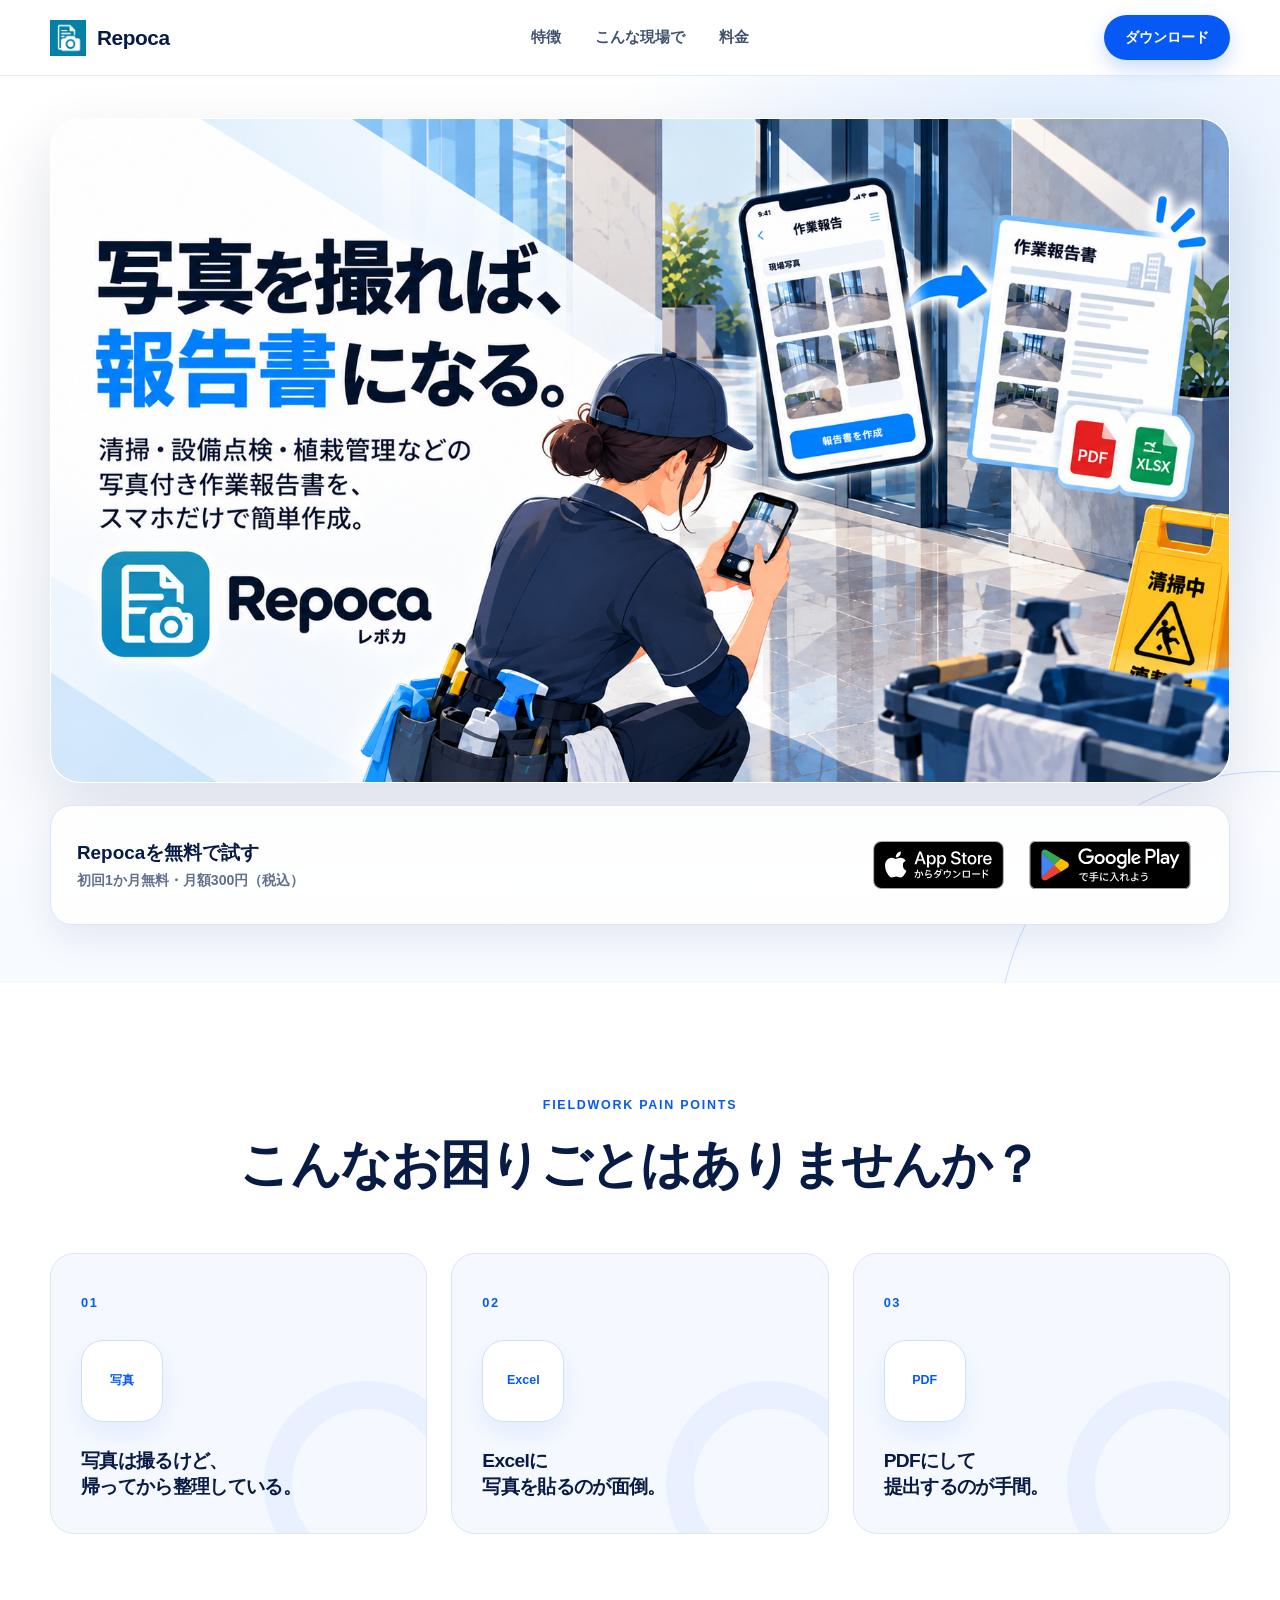
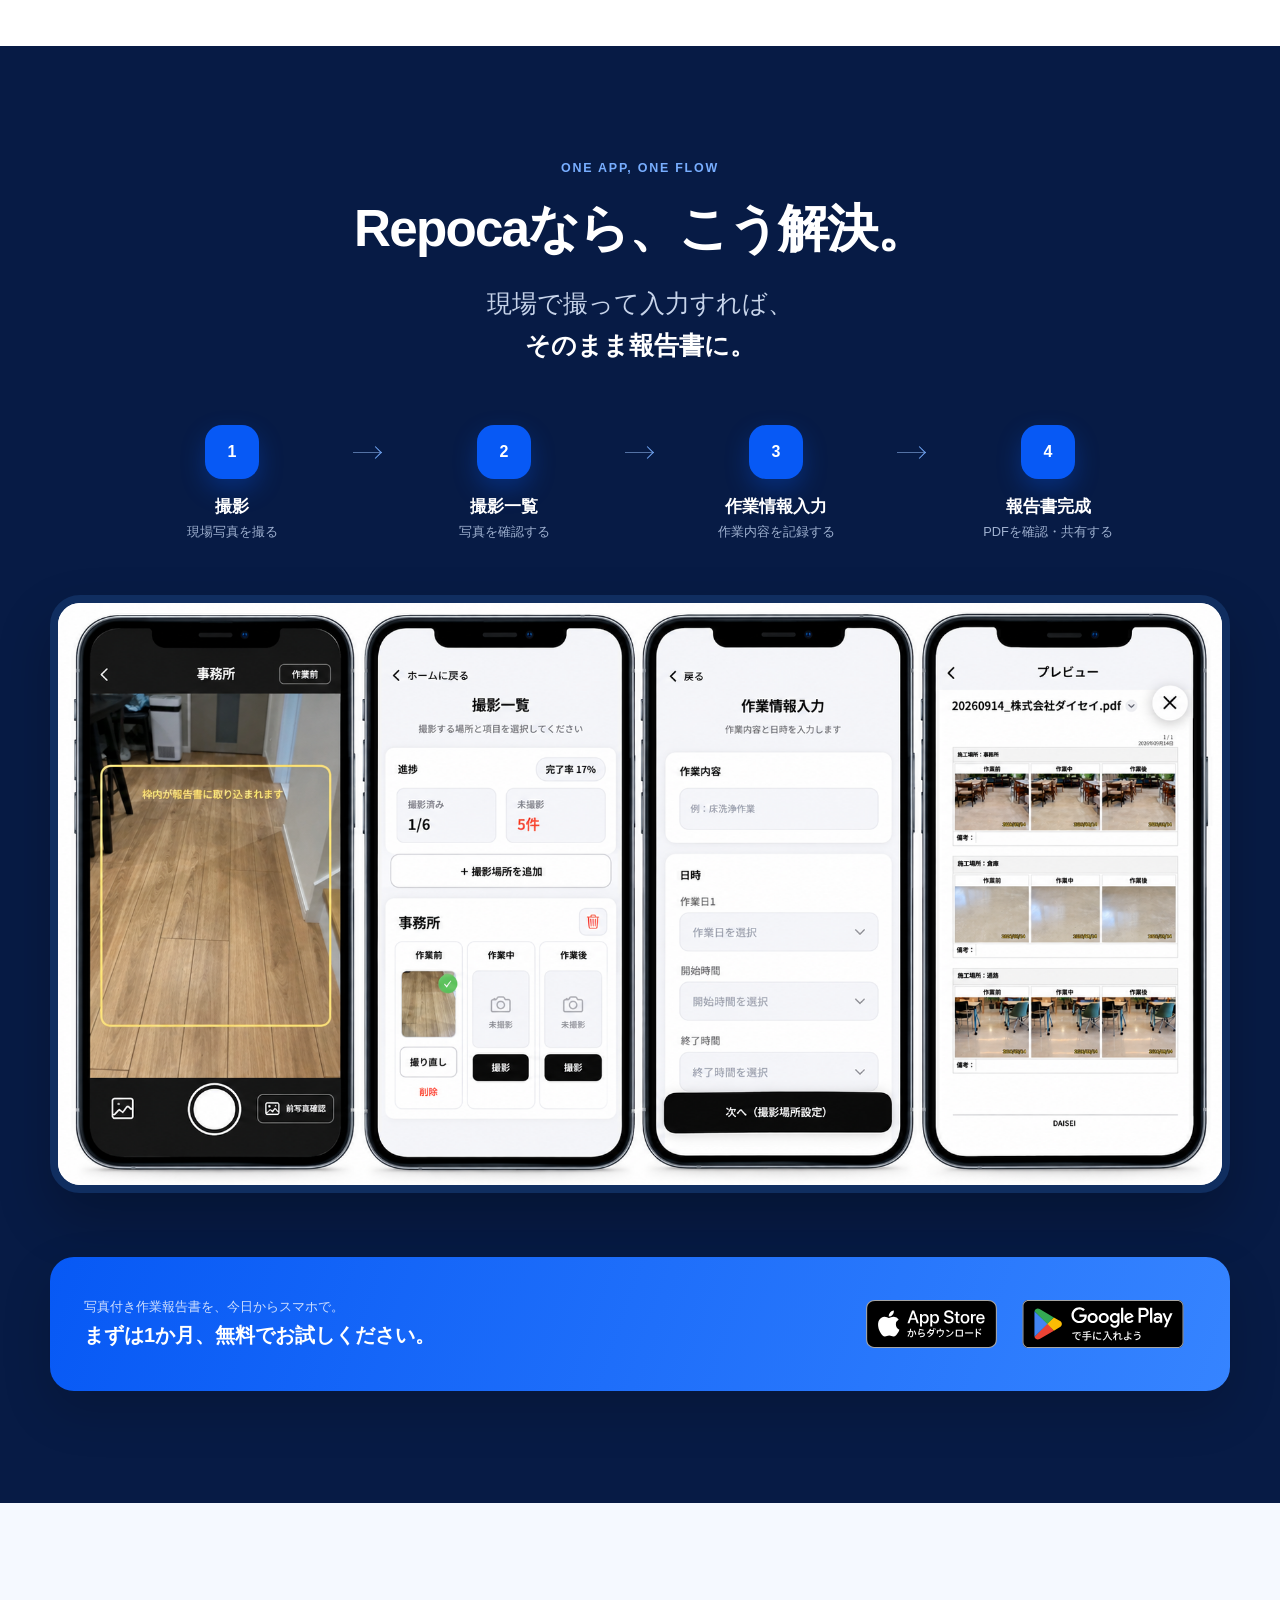
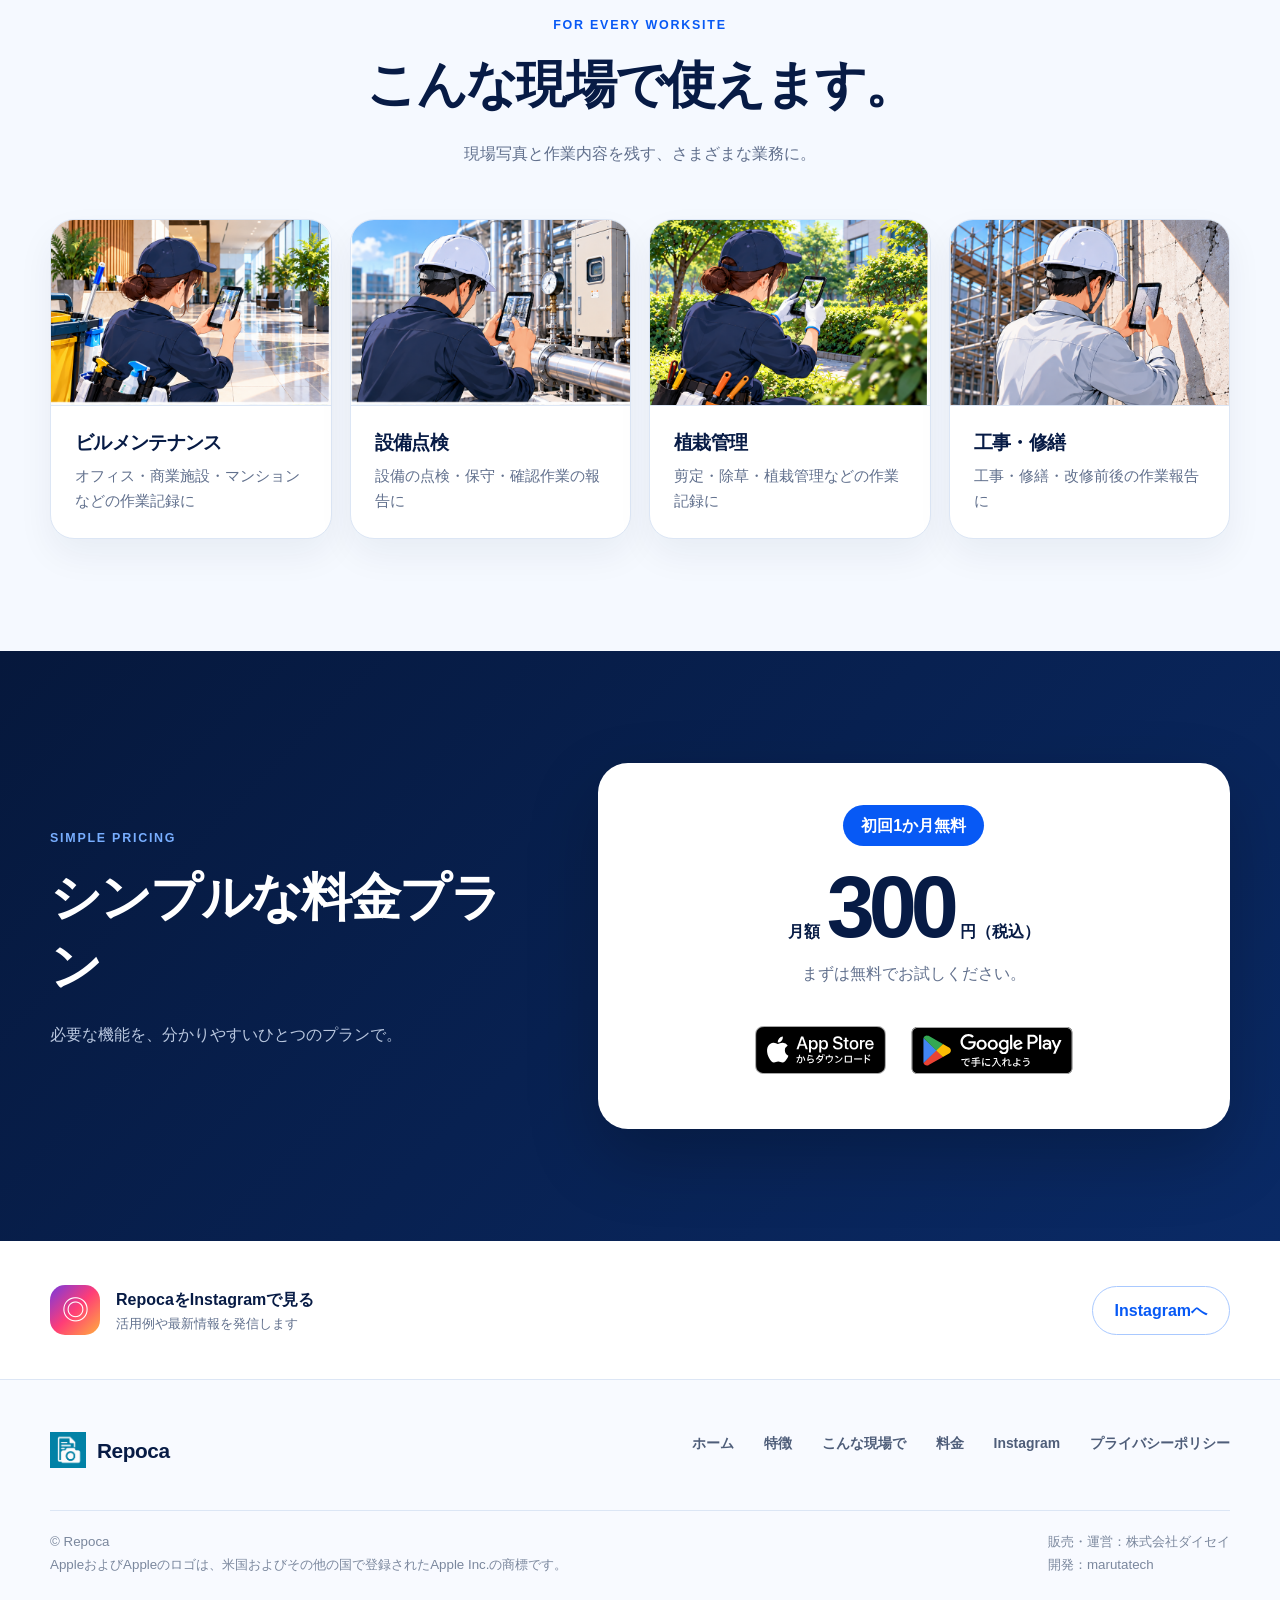
==== index.html @ 00aa2962 "Publish Repoca official website" ====
<!doctype html>
<html lang="ja">
<head>
  <meta charset="utf-8">
  <meta name="viewport" content="width=device-width, initial-scale=1">
  <title>写真付き作業報告書をスマホで簡単作成｜Repoca（レポカ）</title>
  <meta name="description" content="Repoca（レポカ）は、現場写真の撮影から作業内容の入力、PDF報告書の作成までをスマホで完結できる報告書アプリです。清掃・設備点検・ビルメンテナンス・植栽管理の写真付き作業報告書を、もっと簡単に。">
  <meta name="theme-color" content="#0759f5">
  <link rel="canonical" href="https://marutatech.github.io/repoca/">
  <meta property="og:type" content="website">
  <meta property="og:locale" content="ja_JP">
  <meta property="og:site_name" content="Repoca（レポカ）">
  <meta property="og:title" content="写真付き作業報告書をスマホで簡単作成｜Repoca（レポカ）">
  <meta property="og:description" content="現場で撮って入力するだけ。写真付き作業報告書をスマホで簡単に作成できる報告書アプリ。">
  <meta property="og:url" content="https://marutatech.github.io/repoca/">
  <meta property="og:image" content="https://marutatech.github.io/repoca/assets/images/repoca-ogp.png">
  <meta property="og:image:width" content="1200">
  <meta property="og:image:height" content="630">
  <meta property="og:image:type" content="image/png">
  <meta name="twitter:card" content="summary_large_image">
  <meta name="twitter:title" content="写真付き作業報告書をスマホで簡単作成｜Repoca（レポカ）">
  <meta name="twitter:description" content="現場で撮って入力するだけ。写真付き作業報告書をスマホで簡単に作成できる報告書アプリ。">
  <meta name="twitter:image" content="https://marutatech.github.io/repoca/assets/images/repoca-ogp.png">
  <link rel="icon" type="image/svg+xml" href="data:image/svg+xml,%3Csvg xmlns='http://www.w3.org/2000/svg' viewBox='0 0 64 64'%3E%3Crect width='64' height='64' rx='15' fill='%230759f5'/%3E%3Cpath d='M18 47V17h14c9 0 15 5 15 13 0 5-3 9-7 11l8 6H37l-7-5h-3v5zm9-14h5c4 0 6-1 6-4s-2-4-6-4h-5z' fill='white'/%3E%3C/svg%3E">
  <link rel="stylesheet" href="styles.css">
</head>
<body>
  <a class="skip-link" href="#main">本文へ移動</a>

  <header class="site-header">
    <div class="container header-inner">
      <a class="brand" href="#top" aria-label="Repoca ホーム">
        <img class="brand-icon" src="assets/images/repoca-app-icon.png" width="36" height="36" alt="" aria-hidden="true">
        <span>Repoca</span>
      </a>
      <nav class="desktop-nav" aria-label="メインナビゲーション">
        <a href="#features">特徴</a>
        <a href="#use-cases">こんな現場で</a>
        <a href="#pricing">料金</a>
      </nav>
      <a class="header-cta" href="#download">ダウンロード</a>
    </div>
  </header>

  <main id="main">
    <section class="hero" id="top" aria-labelledby="hero-title">
      <div class="container hero-layout">
        <h1 class="visually-hidden" id="hero-title">写真を撮れば、報告書になる。写真付き作業報告書をスマホで簡単作成するRepoca</h1>
        <div class="hero-media">
          <img src="assets/images/repoca-hero.png" width="1672" height="941" alt="清掃作業者がスマートフォンで現場を撮影し、Repocaで写真付き作業報告書を作成する様子">
        </div>
        <div class="hero-actions" id="download">
          <div>
            <strong>Repocaを無料で試す</strong>
            <span>初回1か月無料・月額300円（税込）</span>
          </div>
          <div class="store-links" aria-label="アプリをダウンロード">
            <a class="store-badge store-badge--apple" href="https://apps.apple.com/jp/app/repoca-%E3%83%AC%E3%83%9D%E3%82%AB-%E5%86%99%E7%9C%9F%E4%BB%98%E3%81%8D%E4%BD%9C%E6%A5%AD%E5%A0%B1%E5%91%8A%E6%9B%B8/id6789023940" target="_blank" rel="noopener noreferrer" aria-label="App StoreでRepocaをダウンロード">
              <img src="assets/images/Download_on_the_App_Store_Badge_JP_RGB_blk.svg" width="109" height="40" alt="App Storeからダウンロード">
            </a>
            <a class="store-badge store-badge--google" href="https://play.google.com/store/apps/details?id=jp.co.daisei.repoca" target="_blank" rel="noopener noreferrer" aria-label="Google PlayでRepocaをダウンロード">
              <img src="assets/images/GetItOnGooglePlay_Badge_Print_color_Japanese.svg" width="135" height="40" alt="Google Playで手に入れよう">
            </a>
          </div>
        </div>
      </div>
    </section>

    <section class="problems section" aria-labelledby="problems-title">
      <div class="container">
        <p class="section-kicker">FIELDWORK PAIN POINTS</p>
        <h2 id="problems-title">こんなお困りごとは<br class="mobile-break">ありませんか？</h2>
        <div class="problem-grid">
          <article class="problem-card">
            <span class="card-number">01</span>
            <div class="problem-icon" aria-hidden="true">写真</div>
            <h3>写真は撮るけど、<br>帰ってから整理している。</h3>
          </article>
          <article class="problem-card">
            <span class="card-number">02</span>
            <div class="problem-icon" aria-hidden="true">Excel</div>
            <h3>Excelに<br>写真を貼るのが面倒。</h3>
          </article>
          <article class="problem-card">
            <span class="card-number">03</span>
            <div class="problem-icon" aria-hidden="true">PDF</div>
            <h3>PDFにして<br>提出するのが手間。</h3>
          </article>
        </div>
      </div>
    </section>

    <section class="solution section" id="features" aria-labelledby="solution-title">
      <div class="container">
        <p class="section-kicker">ONE APP, ONE FLOW</p>
        <h2 id="solution-title">Repocaなら、こう解決。</h2>
        <p class="solution-lead">現場で撮って入力すれば、<br><strong>そのまま報告書に。</strong></p>

        <ol class="flow" aria-label="報告書作成の4ステップ">
          <li><span>1</span><strong>撮影</strong><small>現場写真を撮る</small></li>
          <li><span>2</span><strong>撮影一覧</strong><small>写真を確認する</small></li>
          <li><span>3</span><strong>作業情報入力</strong><small>作業内容を記録する</small></li>
          <li><span>4</span><strong>報告書完成</strong><small>PDFを確認・共有する</small></li>
        </ol>

        <div class="app-flow-scroll" role="region" aria-label="Repocaの撮影から報告書完成までのアプリ画面" tabindex="0">
          <img src="assets/images/repoca-app-flow.png" width="1774" height="887" loading="lazy" alt="Repocaの撮影、撮影一覧、作業情報入力、報告書完成の4画面">
        </div>
        <p class="scroll-hint">横にスクロールして4画面を確認できます</p>

        <aside class="mid-cta" aria-label="Repocaを無料で試す">
          <div><small>写真付き作業報告書を、今日からスマホで。</small><strong>まずは1か月、無料でお試しください。</strong></div>
          <div class="store-links mid-store-links" aria-label="アプリをダウンロード">
            <a class="store-badge store-badge--apple" href="https://apps.apple.com/jp/app/repoca-%E3%83%AC%E3%83%9D%E3%82%AB-%E5%86%99%E7%9C%9F%E4%BB%98%E3%81%8D%E4%BD%9C%E6%A5%AD%E5%A0%B1%E5%91%8A%E6%9B%B8/id6789023940" target="_blank" rel="noopener noreferrer" aria-label="App StoreでRepocaをダウンロード"><img src="assets/images/Download_on_the_App_Store_Badge_JP_RGB_blk.svg" width="109" height="40" alt="App Storeからダウンロード"></a>
            <a class="store-badge store-badge--google" href="https://play.google.com/store/apps/details?id=jp.co.daisei.repoca" target="_blank" rel="noopener noreferrer" aria-label="Google PlayでRepocaをダウンロード"><img src="assets/images/GetItOnGooglePlay_Badge_Print_color_Japanese.svg" width="135" height="40" alt="Google Playで手に入れよう"></a>
          </div>
        </aside>
      </div>
    </section>

    <section class="use-cases section" id="use-cases" aria-labelledby="use-cases-title">
      <div class="container">
        <p class="section-kicker">FOR EVERY WORKSITE</p>
        <h2 id="use-cases-title">こんな現場で使えます。</h2>
        <p class="section-intro">現場写真と作業内容を残す、さまざまな業務に。</p>
        <div class="use-case-grid">
          <article class="use-case-card">
            <div class="use-case-media"><img src="assets/images/building-maintenance.png" width="768" height="512" loading="lazy" alt="ビルメンテナンス現場でスマートフォンを使って写真を撮影する作業者"></div>
            <div><h3>ビルメンテナンス</h3><p>オフィス・商業施設・マンションなどの作業記録に</p></div>
          </article>
          <article class="use-case-card">
            <div class="use-case-media"><img src="assets/images/equipment-inspection.png" width="768" height="512" loading="lazy" alt="設備点検現場でスマートフォンを使って配管設備を撮影する作業者"></div>
            <div><h3>設備点検</h3><p>設備の点検・保守・確認作業の報告に</p></div>
          </article>
          <article class="use-case-card">
            <div class="use-case-media"><img src="assets/images/landscape-management.png" width="768" height="512" loading="lazy" alt="植栽管理現場でスマートフォンを使って植栽を撮影する作業者"></div>
            <div><h3>植栽管理</h3><p>剪定・除草・植栽管理などの作業記録に</p></div>
          </article>
          <article class="use-case-card">
            <div class="use-case-media"><img src="assets/images/construction-repair.png" width="768" height="512" loading="lazy" alt="工事・修繕現場でスマートフォンを使って壁面を撮影する作業者"></div>
            <div><h3>工事・修繕</h3><p>工事・修繕・改修前後の作業報告に</p></div>
          </article>
        </div>
      </div>
    </section>

    <section class="pricing section" id="pricing" aria-labelledby="pricing-title">
      <div class="container pricing-wrap">
        <div class="pricing-copy">
          <p class="section-kicker light">SIMPLE PRICING</p>
          <h2 id="pricing-title">シンプルな料金プラン</h2>
          <p>必要な機能を、分かりやすいひとつのプランで。</p>
        </div>
        <div class="price-card">
          <p class="free-label">初回1か月無料</p>
          <p class="price"><span>月額</span><strong>300</strong><span>円（税込）</span></p>
          <p>まずは無料でお試しください。</p>
          <div class="store-links centered" aria-label="アプリをダウンロード">
            <a class="store-badge store-badge--apple" href="https://apps.apple.com/jp/app/repoca-%E3%83%AC%E3%83%9D%E3%82%AB-%E5%86%99%E7%9C%9F%E4%BB%98%E3%81%8D%E4%BD%9C%E6%A5%AD%E5%A0%B1%E5%91%8A%E6%9B%B8/id6789023940" target="_blank" rel="noopener noreferrer" aria-label="App StoreでRepocaをダウンロード"><img src="assets/images/Download_on_the_App_Store_Badge_JP_RGB_blk.svg" width="109" height="40" alt="App Storeからダウンロード"></a>
            <a class="store-badge store-badge--google" href="https://play.google.com/store/apps/details?id=jp.co.daisei.repoca" target="_blank" rel="noopener noreferrer" aria-label="Google PlayでRepocaをダウンロード"><img src="assets/images/GetItOnGooglePlay_Badge_Print_color_Japanese.svg" width="135" height="40" alt="Google Playで手に入れよう"></a>
          </div>
        </div>
      </div>
    </section>

    <section class="instagram" aria-label="Instagram">
      <div class="container instagram-inner">
        <div><span aria-hidden="true">◎</span><div><strong>RepocaをInstagramで見る</strong><small>活用例や最新情報を発信します</small></div></div>
        <a class="button button-outline" href="https://www.instagram.com/repoca.app/" target="_blank" rel="noopener noreferrer">Instagramへ</a>
      </div>
    </section>
  </main>

  <footer class="site-footer">
    <div class="container footer-top">
      <a class="brand footer-brand" href="#top" aria-label="Repoca ホーム"><img class="brand-icon" src="assets/images/repoca-app-icon.png" width="36" height="36" alt="" aria-hidden="true"><span>Repoca</span></a>
      <nav class="footer-nav" aria-label="フッターナビゲーション">
        <a href="#top">ホーム</a><a href="#features">特徴</a><a href="#use-cases">こんな現場で</a><a href="#pricing">料金</a>
        <a href="https://www.instagram.com/repoca.app/" target="_blank" rel="noopener noreferrer">Instagram</a>
        <a href="https://marutatech.github.io/repoca-support/privacy.html" target="_blank" rel="noopener noreferrer">プライバシーポリシー</a>
      </nav>
    </div>
    <div class="container footer-bottom">
      <small>© Repoca<br>AppleおよびAppleのロゴは、米国およびその他の国で登録されたApple Inc.の商標です。</small>
      <small>販売・運営：株式会社ダイセイ<br>開発：marutatech</small>
    </div>
  </footer>
</body>
</html>
---- styles.css ----
:root {
  --navy: #071b45;
  --navy-2: #0c2c63;
  --blue: #0759f5;
  --blue-bright: #1478ff;
  --sky: #eaf3ff;
  --ice: #f5f9ff;
  --white: #fff;
  --text: #17223b;
  --muted: #61708d;
  --line: #dce6f5;
  --shadow: 0 24px 64px rgba(7, 27, 69, .12);
  --radius: 24px;
  --container: 1180px;
}

* { box-sizing: border-box; }
html { scroll-behavior: smooth; scroll-padding-top: 88px; }
body { margin: 0; color: var(--text); background: var(--white); font-family: -apple-system, BlinkMacSystemFont, "Segoe UI", "Noto Sans JP", "Hiragino Kaku Gothic ProN", Meiryo, sans-serif; font-size: 16px; line-height: 1.7; -webkit-font-smoothing: antialiased; }
img { display: block; max-width: 100%; height: auto; }
a { color: inherit; text-decoration: none; }
button, a { -webkit-tap-highlight-color: transparent; }
h1, h2, h3, p { margin-top: 0; }
h1, h2, h3 { line-height: 1.35; letter-spacing: -.035em; }
.container { width: min(calc(100% - 48px), var(--container)); margin-inline: auto; }
.section { padding: 112px 0; }
.mobile-break { display: none; }
.visually-hidden { position: absolute !important; width: 1px !important; height: 1px !important; padding: 0 !important; margin: -1px !important; overflow: hidden !important; clip: rect(0, 0, 0, 0) !important; white-space: nowrap !important; border: 0 !important; }

.skip-link { position: fixed; left: 16px; top: -80px; z-index: 1000; padding: 12px 18px; color: var(--white); background: var(--navy); border-radius: 8px; }
.skip-link:focus { top: 16px; }
:focus-visible { outline: 3px solid #ffbf47; outline-offset: 3px; }

.site-header { position: sticky; top: 0; z-index: 100; height: 76px; background: rgba(255,255,255,.92); border-bottom: 1px solid rgba(220,230,245,.8); backdrop-filter: blur(14px); }
.header-inner { height: 100%; display: grid; grid-template-columns: 1fr auto 1fr; align-items: center; gap: 28px; }
.brand { display: inline-flex; align-items: center; gap: 11px; width: fit-content; color: var(--navy); font-size: 1.3rem; font-weight: 800; letter-spacing: -.02em; }
.brand-icon { display: block; flex: 0 0 auto; width: 36px; height: auto; }
.desktop-nav { display: flex; align-items: center; gap: 34px; }
.desktop-nav a { color: #40506d; font-size: .92rem; font-weight: 700; }
.desktop-nav a:hover { color: var(--blue); }
.header-cta { justify-self: end; padding: 10px 21px; color: var(--white); background: var(--blue); border-radius: 999px; font-size: .9rem; font-weight: 800; box-shadow: 0 8px 20px rgba(7,89,245,.22); }

.hero { position: relative; overflow: hidden; padding: 42px 0 58px; background: radial-gradient(circle at 84% 18%, #dcebff 0, rgba(220,235,255,0) 36%), linear-gradient(180deg, #fff 0%, #f7faff 100%); }
.hero::after { content: ""; position: absolute; width: 540px; height: 540px; right: -260px; bottom: -330px; border: 1px solid #c9dcff; border-radius: 50%; }
.hero-layout { position: relative; z-index: 1; }
.eyebrow, .section-kicker { color: var(--blue); font-size: .78rem; font-weight: 800; letter-spacing: .14em; }
.eyebrow { display: flex; align-items: center; gap: 10px; margin-bottom: 22px; letter-spacing: .05em; }
.eyebrow span { width: 22px; height: 3px; background: var(--blue); border-radius: 2px; }
.hero h1 { margin-bottom: 24px; color: var(--navy); font-size: clamp(3rem, 5.2vw, 5.25rem); line-height: 1.18; letter-spacing: -.065em; }
.hero h1 em { color: var(--blue); font-style: normal; position: relative; }
.hero h1 em::after { content: ""; position: absolute; left: 3%; right: 0; bottom: -7px; height: 8px; background: #9cc5ff; border-radius: 50%; opacity: .7; transform: skewX(-18deg); }
.hero-lead { margin-bottom: 30px; color: #40506d; font-size: clamp(1rem, 1.5vw, 1.18rem); font-weight: 600; }
.store-links { display: flex; flex-wrap: wrap; gap: 0; }
.store-badge { display: inline-flex; align-items: center; justify-content: center; padding: 12px; }
.store-badge--apple { padding: 13px; }
.store-badge img { display: block; max-width: 100%; height: auto; object-fit: contain; }
.store-badge--apple img { width: 131px; }
.store-badge--google img { width: 162px; }
.trial-note { margin: 14px 0 0; color: var(--muted); font-size: .85rem; font-weight: 700; }
.hero-media { overflow: hidden; background: var(--white); border: 1px solid rgba(255,255,255,.9); border-radius: 30px; box-shadow: var(--shadow); }
.hero-media img { width: 100%; border-radius: inherit; }
.hero-actions { display: flex; align-items: center; justify-content: space-between; gap: 30px; margin-top: 22px; padding: 22px 26px; background: rgba(255,255,255,.9); border: 1px solid var(--line); border-radius: 22px; box-shadow: 0 14px 36px rgba(7,27,69,.08); }
.hero-actions > div:first-child strong, .hero-actions > div:first-child span { display: block; }
.hero-actions > div:first-child strong { color: var(--navy); font-size: 1.18rem; }
.hero-actions > div:first-child span { color: var(--muted); font-size: .88rem; font-weight: 700; }

.section-kicker { margin-bottom: 14px; text-align: center; }
.section h2 { margin-bottom: 20px; color: var(--navy); text-align: center; font-size: clamp(2rem, 4vw, 3.4rem); }
.problems { background: var(--white); }
.problem-grid { display: grid; grid-template-columns: repeat(3, 1fr); gap: 24px; margin-top: 54px; }
.problem-card { position: relative; min-height: 280px; padding: 34px 30px; overflow: hidden; background: var(--ice); border: 1px solid var(--line); border-radius: var(--radius); }
.problem-card::after { content: ""; position: absolute; right: -44px; bottom: -54px; width: 150px; height: 150px; border: 28px solid rgba(7,89,245,.05); border-radius: 50%; }
.card-number { color: var(--blue); font-size: .8rem; font-weight: 900; letter-spacing: .12em; }
.problem-icon { display: grid; place-items: center; width: 82px; height: 82px; margin: 24px 0 26px; color: var(--blue); background: var(--white); border: 1px solid #cfe0fb; border-radius: 22px; font-size: .78rem; font-weight: 900; box-shadow: 0 12px 28px rgba(7,89,245,.08); }
.problem-card h3 { position: relative; z-index: 1; margin-bottom: 0; color: var(--navy); font-size: 1.2rem; }

.solution { overflow: hidden; background: var(--navy); }
.solution .section-kicker { color: #78aeff; }
.solution h2 { color: var(--white); }
.solution-lead { margin: 14px auto 58px; color: #c7d4ea; text-align: center; font-size: clamp(1.15rem, 2.2vw, 1.55rem); }
.solution-lead strong { color: var(--white); }
.flow { max-width: 1040px; display: grid; grid-template-columns: repeat(4, 1fr); gap: 48px; margin: 0 auto 52px; padding: 0; list-style: none; }
.flow li { position: relative; display: grid; justify-items: center; text-align: center; }
.flow li:not(:last-child)::after { content: ""; position: absolute; top: 27px; right: -36px; width: 27px; height: 1px; background: #5472a4; }
.flow li:not(:last-child)::before { content: ""; position: absolute; top: 23px; right: -36px; width: 8px; height: 8px; border-top: 1px solid #78aeff; border-right: 1px solid #78aeff; transform: rotate(45deg); }
.flow span { display: grid; place-items: center; width: 54px; height: 54px; margin-bottom: 14px; color: var(--white); background: var(--blue); border-radius: 17px; font-weight: 900; box-shadow: 0 10px 24px rgba(7,89,245,.3); }
.flow strong { color: var(--white); font-size: 1.04rem; }
.flow small { color: #9eb0cf; font-size: .8rem; }
.app-flow-scroll { margin-bottom: 64px; overflow-x: auto; background: var(--white); border: 8px solid #102e60; border-radius: 30px; box-shadow: 0 26px 54px rgba(0,0,0,.24); scrollbar-color: #5f8bd1 #102e60; scrollbar-width: thin; }
.app-flow-scroll img { width: 100%; max-width: none; border-radius: 20px; }
.scroll-hint { display: none; }
.mid-cta { display: flex; align-items: center; justify-content: space-between; gap: 28px; padding: 30px 34px; background: linear-gradient(110deg, var(--blue), #3684ff); border-radius: var(--radius); box-shadow: 0 20px 50px rgba(0,0,0,.16); }
.mid-cta small, .mid-cta strong { display: block; color: var(--white); }
.mid-cta small { opacity: .8; }
.mid-cta strong { font-size: 1.25rem; }
.mid-store-links { flex-wrap: nowrap; }
.button { display: inline-flex; min-height: 48px; align-items: center; justify-content: center; padding: 10px 22px; border-radius: 999px; font-weight: 800; white-space: nowrap; }
.button-white { color: var(--blue); background: var(--white); }

.use-cases { background: var(--ice); }
.section-intro { color: var(--muted); text-align: center; }
.use-case-grid { display: grid; grid-template-columns: repeat(4, 1fr); gap: 18px; margin-top: 52px; }
.use-case-card { overflow: hidden; background: var(--white); border: 1px solid var(--line); border-radius: var(--radius); box-shadow: 0 16px 36px rgba(7,27,69,.06); }
.use-case-media { aspect-ratio: 3 / 2; overflow: hidden; background: #dfeeff; border-bottom: 1px solid var(--line); }
.use-case-media img { width: 100%; height: 100%; object-fit: cover; }
.use-case-card > div:last-child { padding: 24px; }
.use-case-card h3 { margin-bottom: 8px; color: var(--navy); font-size: 1.18rem; }
.use-case-card p { margin-bottom: 0; color: var(--muted); font-size: .92rem; }

.pricing { color: var(--white); background: linear-gradient(135deg, #06183c 0%, #0a2a66 100%); }
.pricing-wrap { display: grid; grid-template-columns: .85fr 1.15fr; align-items: center; gap: 80px; }
.pricing .section-kicker, .pricing h2 { text-align: left; }
.pricing .section-kicker { color: #78aeff; }
.pricing h2 { color: var(--white); }
.pricing-copy > p:last-child { color: #b9c7df; }
.price-card { padding: 42px; color: var(--text); background: var(--white); border-radius: 30px; text-align: center; box-shadow: 0 28px 70px rgba(0,0,0,.22); }
.free-label { display: inline-block; margin-bottom: 18px; padding: 7px 18px; color: var(--white); background: var(--blue); border-radius: 999px; font-weight: 900; }
.price { display: flex; justify-content: center; align-items: baseline; gap: 7px; margin-bottom: 10px; color: var(--navy); }
.price strong { font-size: clamp(3.6rem, 7vw, 5.4rem); line-height: 1; letter-spacing: -.07em; }
.price span { font-weight: 800; }
.price-card > p:nth-of-type(3) { color: var(--muted); }
.store-links.centered { justify-content: center; margin-top: 26px; }

.instagram { padding: 44px 0; border-bottom: 1px solid var(--line); }
.instagram-inner { display: flex; align-items: center; justify-content: space-between; gap: 28px; }
.instagram-inner > div { display: flex; align-items: center; gap: 16px; }
.instagram-inner > div > span { display: grid; place-items: center; width: 50px; height: 50px; color: var(--white); background: linear-gradient(135deg, #7739df, #ff3d77, #ffaf3d); border-radius: 15px; font-size: 1.7rem; }
.instagram-inner strong, .instagram-inner small { display: block; }
.instagram-inner strong { color: var(--navy); }
.instagram-inner small { color: var(--muted); }
.button-outline { color: var(--blue); border: 1px solid #a9c9ff; }

.site-footer { padding: 52px 0 24px; background: #f8faff; }
.footer-top { display: flex; align-items: flex-start; justify-content: space-between; gap: 44px; padding-bottom: 42px; }
.footer-nav { display: flex; flex-wrap: wrap; justify-content: flex-end; gap: 18px 30px; max-width: 720px; }
.footer-nav a { color: #4e5d79; font-size: .87rem; font-weight: 700; }
.footer-bottom { display: flex; justify-content: space-between; gap: 20px; padding-top: 20px; color: #7a879d; border-top: 1px solid var(--line); }

@media (max-width: 900px) {
  .container { width: min(calc(100% - 36px), var(--container)); }
  .section { padding: 88px 0; }
  .desktop-nav { display: none; }
  .header-inner { grid-template-columns: 1fr auto; }
  .hero { padding: 32px 0 48px; }
  .hero-actions { align-items: flex-start; flex-direction: column; }
  .problem-grid { gap: 16px; }
  .problem-card { padding: 26px 22px; }
  .use-case-grid { grid-template-columns: repeat(2, 1fr); }
  .pricing-wrap { grid-template-columns: 1fr; gap: 36px; }
  .pricing .section-kicker, .pricing h2, .pricing-copy { text-align: center; }
}

@media (max-width: 640px) {
  html { scroll-padding-top: 68px; }
  .container { width: min(calc(100% - 32px), var(--container)); }
  .section { padding: 72px 0; }
  .site-header { height: 66px; }
  .brand { font-size: 1.1rem; }
  .brand-icon { width: 32px; }
  .header-cta { padding: 8px 14px; font-size: .78rem; }
  .hero { padding: 18px 0 38px; }
  .desktop-break { display: none; }
  .mobile-break { display: initial; }
  .store-links { display: flex; flex-wrap: nowrap; justify-content: center; gap: 0; }
  .store-badge { min-width: 0; padding: 10px; }
  .store-badge--apple { padding: 11px; }
  .store-badge--apple img { width: 109px; }
  .store-badge--google img { width: 135px; }
  .hero-layout { width: min(calc(100% - 20px), var(--container)); }
  .hero-media { border-radius: 18px; }
  .hero-actions { gap: 18px; margin-top: 12px; padding: 18px 14px; border-radius: 16px; }
  .hero-actions > div:first-child strong { font-size: 1rem; }
  .hero-actions > div:first-child span { font-size: .78rem; }
  .section h2 { font-size: 2.05rem; }
  .problem-grid { grid-template-columns: 1fr; margin-top: 38px; }
  .problem-card { min-height: 0; display: grid; grid-template-columns: 70px 1fr; grid-template-rows: auto auto; column-gap: 18px; align-items: center; }
  .card-number { grid-column: 1 / -1; }
  .problem-icon { width: 70px; height: 70px; margin: 16px 0 0; border-radius: 18px; }
  .problem-card h3 { margin-top: 16px; font-size: 1.05rem; }
  .solution-lead { margin-bottom: 42px; }
  .flow { grid-template-columns: 1fr; gap: 20px; margin-bottom: 26px; }
  .flow li { grid-template-columns: 54px 1fr; justify-items: start; column-gap: 16px; text-align: left; }
  .flow span { grid-row: 1 / 3; margin-bottom: 0; }
  .flow li::after, .flow li::before { display: none; }
  .flow small { grid-column: 2; }
  .app-flow-scroll { margin-bottom: 42px; overflow-x: hidden; border-width: 5px; border-radius: 20px; }
  .app-flow-scroll img { width: 100%; min-width: 0; max-width: 100%; height: auto; object-fit: contain; border-radius: 14px; }
  .scroll-hint { display: none; }
  .mid-cta { align-items: stretch; flex-direction: column; padding: 26px 12px; text-align: center; }
  .mid-cta strong { font-size: 1.05rem; }
  .mid-store-links { display: flex; }
  .use-case-grid { grid-template-columns: 1fr; gap: 18px; margin-top: 36px; }
  .use-case-card > div:last-child { padding: 20px; }
  .use-case-card h3 { font-size: 1.08rem; }
  .use-case-card p { font-size: .88rem; line-height: 1.6; }
  .price-card { padding: 30px 13px; border-radius: 24px; }
  .price strong { font-size: 4rem; }
  .price span { font-size: .83rem; }
  .instagram-inner { align-items: stretch; flex-direction: column; }
  .footer-top, .footer-bottom { flex-direction: column; }
  .footer-nav { justify-content: flex-start; gap: 14px 22px; }
}

@media (prefers-reduced-motion: reduce) {
  html { scroll-behavior: auto; }
  *, *::before, *::after { transition-duration: .01ms !important; animation-duration: .01ms !important; animation-iteration-count: 1 !important; }
}
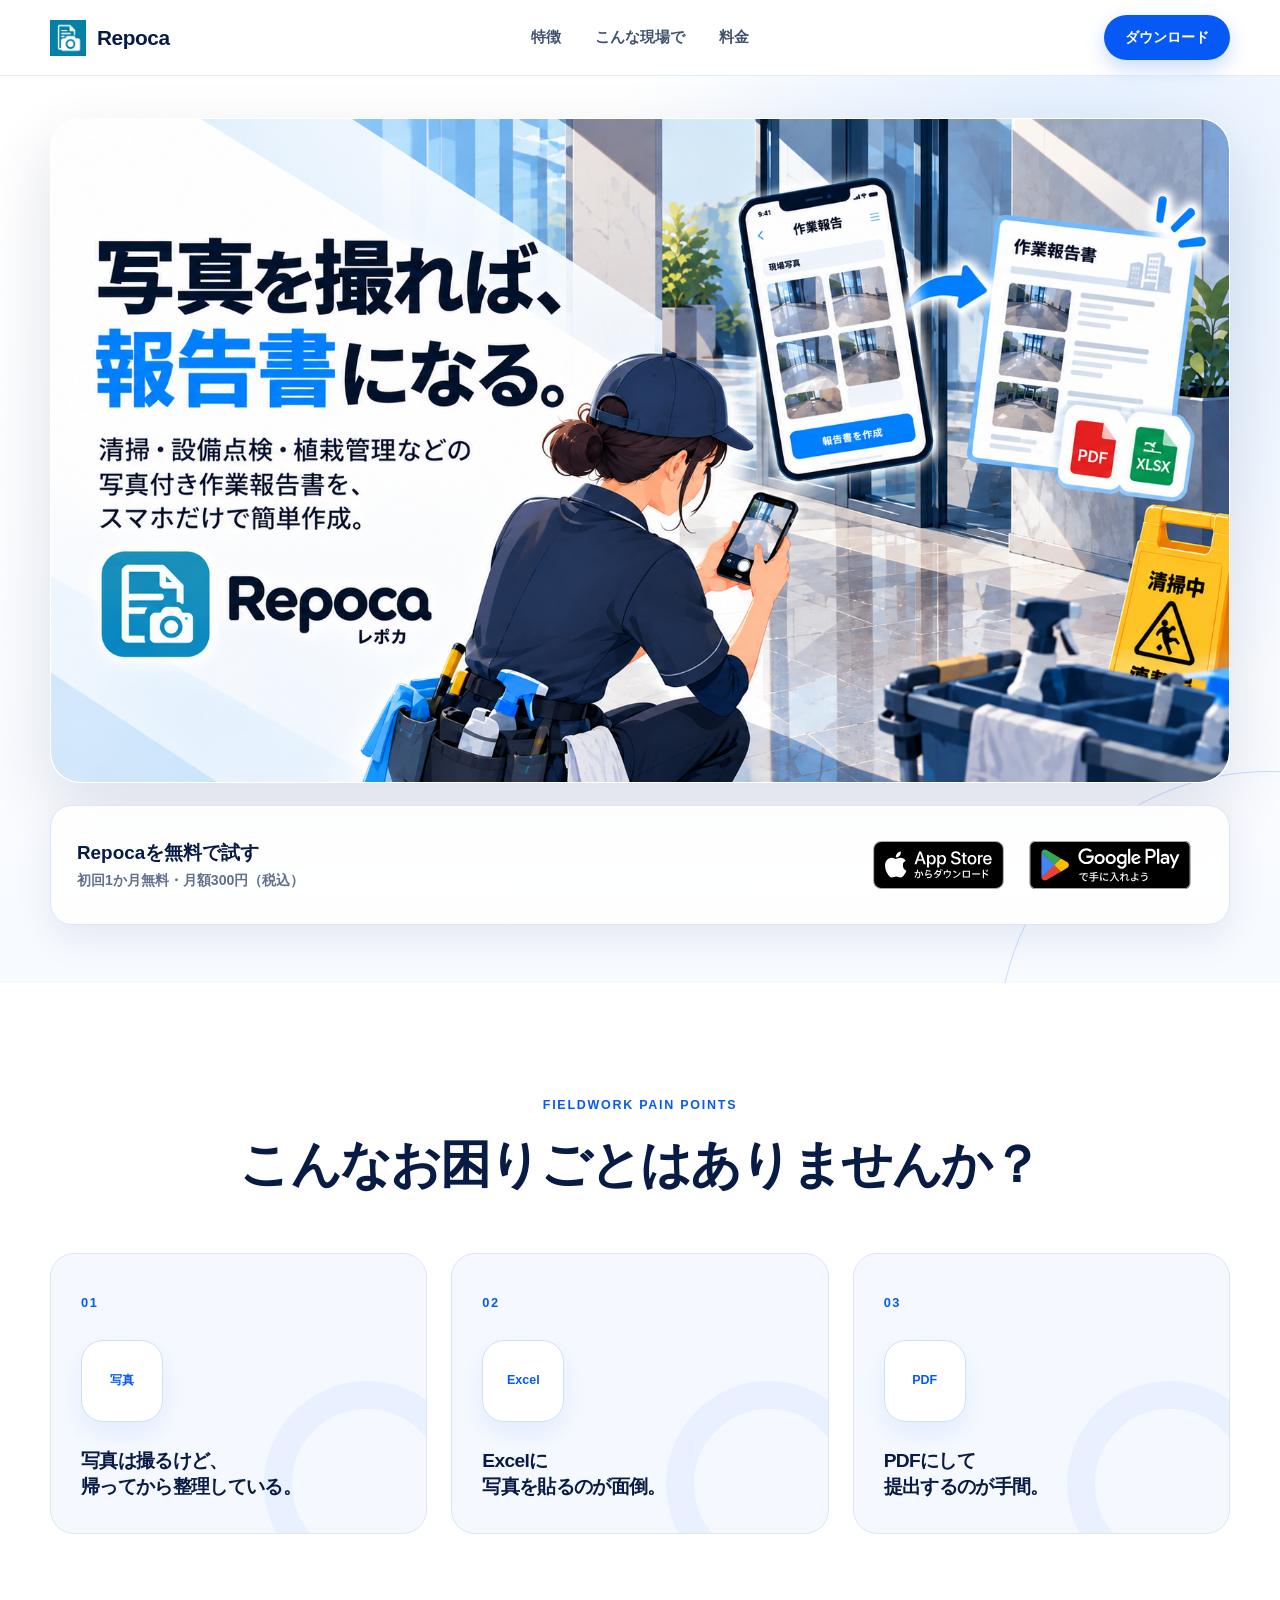
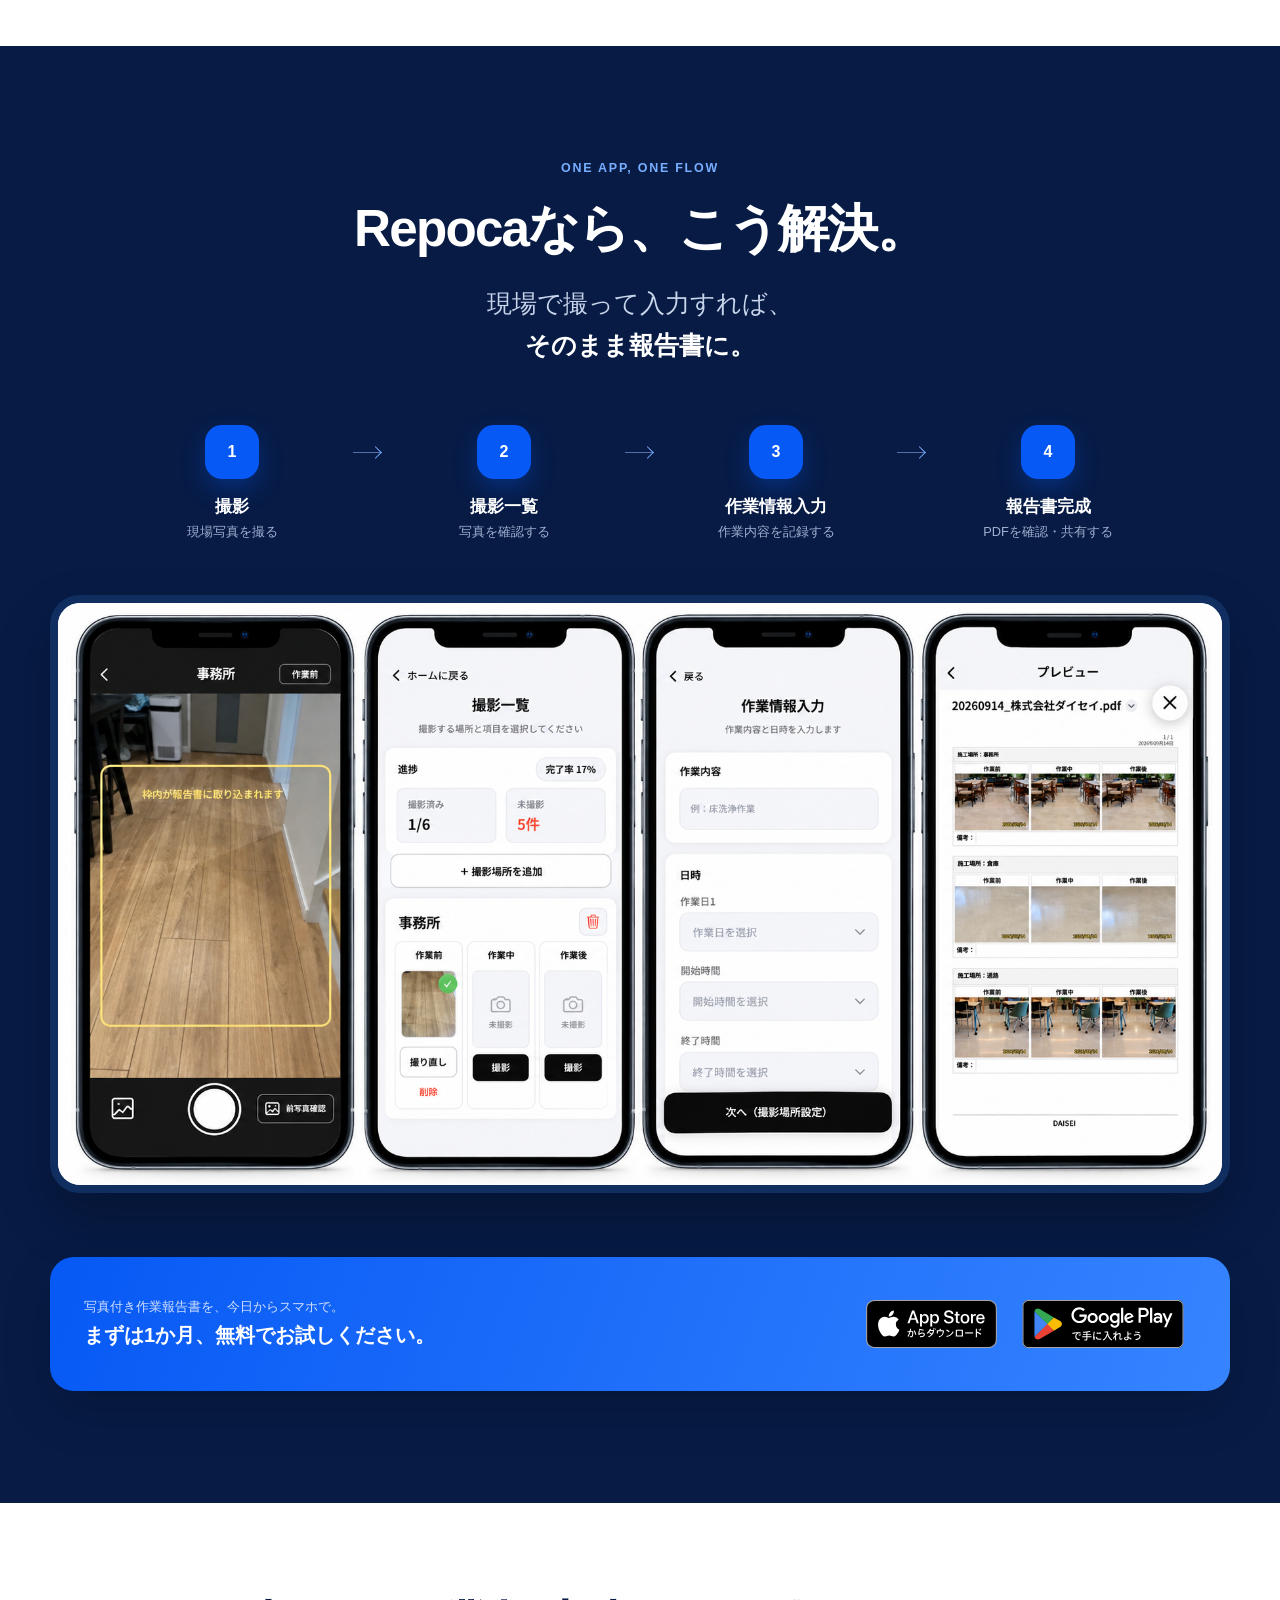
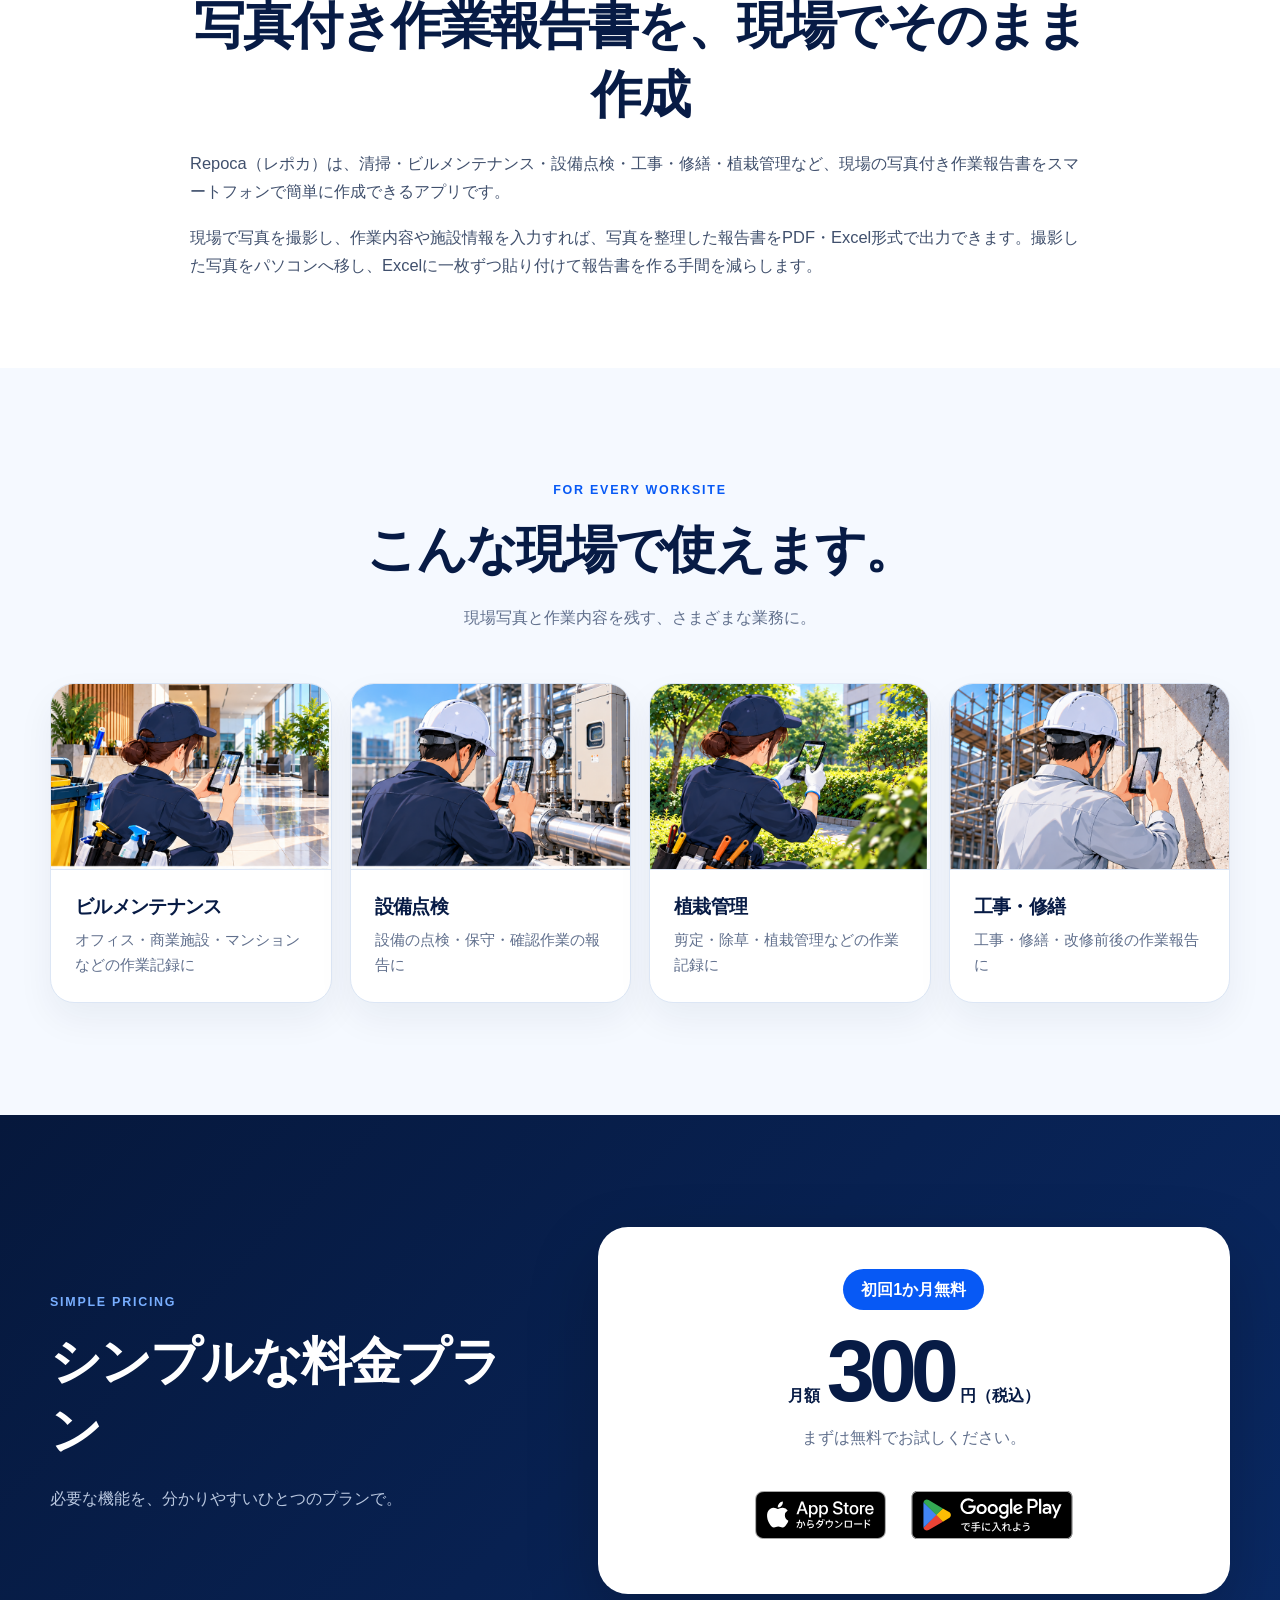
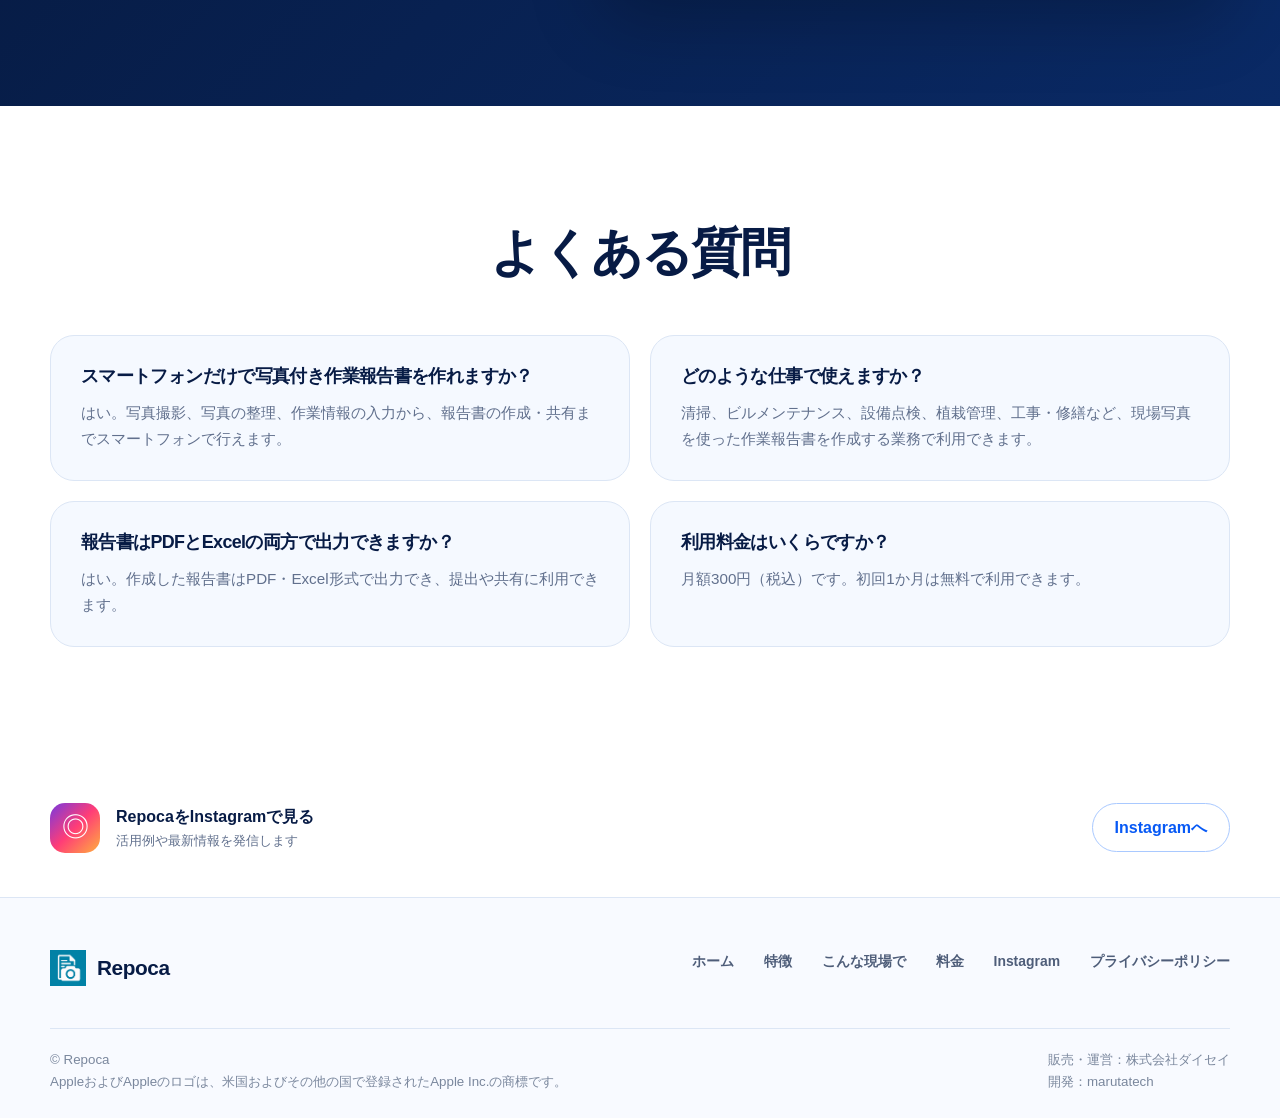
==== commit 5b9028be: "Add SEO content and structured data" ====
--- a/index.html
+++ b/index.html
@@ -21,6 +21,66 @@
   <meta name="twitter:title" content="写真付き作業報告書をスマホで簡単作成｜Repoca（レポカ）">
   <meta name="twitter:description" content="現場で撮って入力するだけ。写真付き作業報告書をスマホで簡単に作成できる報告書アプリ。">
   <meta name="twitter:image" content="https://marutatech.github.io/repoca/assets/images/repoca-ogp.png">
+  <script type="application/ld+json">
+  {
+    "@context": "https://schema.org",
+    "@type": "SoftwareApplication",
+    "name": "Repoca（レポカ）",
+    "applicationCategory": "BusinessApplication",
+    "operatingSystem": "iOS, Android",
+    "description": "清掃・ビルメンテナンス・設備点検・工事・修繕・植栽管理などの現場で、写真付き作業報告書をスマートフォンで簡単に作成し、PDF・Excel形式で出力できるアプリ。",
+    "url": "https://marutatech.github.io/repoca/",
+    "installUrl": [
+      "https://apps.apple.com/jp/app/repoca-%E3%83%AC%E3%83%9D%E3%82%AB-%E5%86%99%E7%9C%9F%E4%BB%98%E3%81%8D%E4%BD%9C%E6%A5%AD%E5%A0%B1%E5%91%8A%E6%9B%B8/id6789023940",
+      "https://play.google.com/store/apps/details?id=jp.co.daisei.repoca"
+    ],
+    "offers": {
+      "@type": "Offer",
+      "price": "300",
+      "priceCurrency": "JPY"
+    }
+  }
+  </script>
+  <script type="application/ld+json">
+  {
+    "@context": "https://schema.org",
+    "@type": "FAQPage",
+    "mainEntity": [
+      {
+        "@type": "Question",
+        "name": "スマートフォンだけで写真付き作業報告書を作れますか？",
+        "acceptedAnswer": {
+          "@type": "Answer",
+          "text": "はい。写真撮影、写真の整理、作業情報の入力から、報告書の作成・共有までスマートフォンで行えます。"
+        }
+      },
+      {
+        "@type": "Question",
+        "name": "どのような仕事で使えますか？",
+        "acceptedAnswer": {
+          "@type": "Answer",
+          "text": "清掃、ビルメンテナンス、設備点検、植栽管理、工事・修繕など、現場写真を使った作業報告書を作成する業務で利用できます。"
+        }
+      },
+      {
+        "@type": "Question",
+        "name": "報告書はPDFとExcelの両方で出力できますか？",
+        "acceptedAnswer": {
+          "@type": "Answer",
+          "text": "はい。作成した報告書はPDF・Excel形式で出力でき、提出や共有に利用できます。"
+        }
+      },
+      {
+        "@type": "Question",
+        "name": "利用料金はいくらですか？",
+        "acceptedAnswer": {
+          "@type": "Answer",
+          "text": "月額300円（税込）です。初回1か月は無料で利用できます。"
+        }
+      }
+    ]
+  }
+  </script>
   <link rel="icon" type="image/svg+xml" href="data:image/svg+xml,%3Csvg xmlns='http://www.w3.org/2000/svg' viewBox='0 0 64 64'%3E%3Crect width='64' height='64' rx='15' fill='%230759f5'/%3E%3Cpath d='M18 47V17h14c9 0 15 5 15 13 0 5-3 9-7 11l8 6H37l-7-5h-3v5zm9-14h5c4 0 6-1 6-4s-2-4-6-4h-5z' fill='white'/%3E%3C/svg%3E">
   <link rel="stylesheet" href="styles.css">
 </head>
@@ -118,6 +178,16 @@
       </div>
     </section>
 
+    <section class="product-description section" aria-labelledby="product-description-title">
+      <div class="container product-description-inner">
+        <h2 id="product-description-title">写真付き作業報告書を、現場でそのまま作成</h2>
+        <div class="product-description-copy">
+          <p>Repoca（レポカ）は、清掃・ビルメンテナンス・設備点検・工事・修繕・植栽管理など、現場の写真付き作業報告書をスマートフォンで簡単に作成できるアプリです。</p>
+          <p>現場で写真を撮影し、作業内容や施設情報を入力すれば、写真を整理した報告書をPDF・Excel形式で出力できます。撮影した写真をパソコンへ移し、Excelに一枚ずつ貼り付けて報告書を作る手間を減らします。</p>
+        </div>
+      </div>
+    </section>
+
     <section class="use-cases section" id="use-cases" aria-labelledby="use-cases-title">
       <div class="container">
         <p class="section-kicker">FOR EVERY WORKSITE</p>
@@ -159,6 +229,30 @@
             <a class="store-badge store-badge--apple" href="https://apps.apple.com/jp/app/repoca-%E3%83%AC%E3%83%9D%E3%82%AB-%E5%86%99%E7%9C%9F%E4%BB%98%E3%81%8D%E4%BD%9C%E6%A5%AD%E5%A0%B1%E5%91%8A%E6%9B%B8/id6789023940" target="_blank" rel="noopener noreferrer" aria-label="App StoreでRepocaをダウンロード"><img src="assets/images/Download_on_the_App_Store_Badge_JP_RGB_blk.svg" width="109" height="40" alt="App Storeからダウンロード"></a>
             <a class="store-badge store-badge--google" href="https://play.google.com/store/apps/details?id=jp.co.daisei.repoca" target="_blank" rel="noopener noreferrer" aria-label="Google PlayでRepocaをダウンロード"><img src="assets/images/GetItOnGooglePlay_Badge_Print_color_Japanese.svg" width="135" height="40" alt="Google Playで手に入れよう"></a>
           </div>
+        </div>
+      </div>
+    </section>
+
+    <section class="faq section" aria-labelledby="faq-title">
+      <div class="container">
+        <h2 id="faq-title">よくある質問</h2>
+        <div class="faq-list">
+          <article class="faq-item">
+            <h3>スマートフォンだけで写真付き作業報告書を作れますか？</h3>
+            <p>はい。写真撮影、写真の整理、作業情報の入力から、報告書の作成・共有までスマートフォンで行えます。</p>
+          </article>
+          <article class="faq-item">
+            <h3>どのような仕事で使えますか？</h3>
+            <p>清掃、ビルメンテナンス、設備点検、植栽管理、工事・修繕など、現場写真を使った作業報告書を作成する業務で利用できます。</p>
+          </article>
+          <article class="faq-item">
+            <h3>報告書はPDFとExcelの両方で出力できますか？</h3>
+            <p>はい。作成した報告書はPDF・Excel形式で出力でき、提出や共有に利用できます。</p>
+          </article>
+          <article class="faq-item">
+            <h3>利用料金はいくらですか？</h3>
+            <p>月額300円（税込）です。初回1か月は無料で利用できます。</p>
+          </article>
         </div>
       </div>
     </section>
--- a/styles.css
+++ b/styles.css
@@ -97,6 +97,12 @@
 .button { display: inline-flex; min-height: 48px; align-items: center; justify-content: center; padding: 10px 22px; border-radius: 999px; font-weight: 800; white-space: nowrap; }
 .button-white { color: var(--blue); background: var(--white); }
 
+.product-description { padding: 88px 0; background: var(--white); }
+.product-description-inner { max-width: 900px; }
+.product-description-copy { color: #40506d; font-size: 1.03rem; }
+.product-description-copy p { margin-bottom: 18px; }
+.product-description-copy p:last-child { margin-bottom: 0; }
+
 .use-cases { background: var(--ice); }
 .section-intro { color: var(--muted); text-align: center; }
 .use-case-grid { display: grid; grid-template-columns: repeat(4, 1fr); gap: 18px; margin-top: 52px; }
@@ -120,6 +126,12 @@
 .price span { font-weight: 800; }
 .price-card > p:nth-of-type(3) { color: var(--muted); }
 .store-links.centered { justify-content: center; margin-top: 26px; }
+
+.faq { background: var(--white); }
+.faq-list { display: grid; grid-template-columns: repeat(2, 1fr); gap: 20px; margin-top: 48px; }
+.faq-item { padding: 28px 30px; background: var(--ice); border: 1px solid var(--line); border-radius: var(--radius); }
+.faq-item h3 { margin-bottom: 12px; color: var(--navy); font-size: 1.12rem; }
+.faq-item p { margin-bottom: 0; color: var(--muted); font-size: .95rem; }
 
 .instagram { padding: 44px 0; border-bottom: 1px solid var(--line); }
 .instagram-inner { display: flex; align-items: center; justify-content: space-between; gap: 28px; }
@@ -189,6 +201,8 @@
   .mid-cta { align-items: stretch; flex-direction: column; padding: 26px 12px; text-align: center; }
   .mid-cta strong { font-size: 1.05rem; }
   .mid-store-links { display: flex; }
+  .product-description { padding: 64px 0; }
+  .product-description-copy { font-size: .96rem; }
   .use-case-grid { grid-template-columns: 1fr; gap: 18px; margin-top: 36px; }
   .use-case-card > div:last-child { padding: 20px; }
   .use-case-card h3 { font-size: 1.08rem; }
@@ -196,6 +210,10 @@
   .price-card { padding: 30px 13px; border-radius: 24px; }
   .price strong { font-size: 4rem; }
   .price span { font-size: .83rem; }
+  .faq-list { grid-template-columns: 1fr; gap: 14px; margin-top: 34px; }
+  .faq-item { padding: 22px 20px; border-radius: 20px; }
+  .faq-item h3 { font-size: 1.02rem; }
+  .faq-item p { font-size: .9rem; }
   .instagram-inner { align-items: stretch; flex-direction: column; }
   .footer-top, .footer-bottom { flex-direction: column; }
   .footer-nav { justify-content: flex-start; gap: 14px 22px; }
